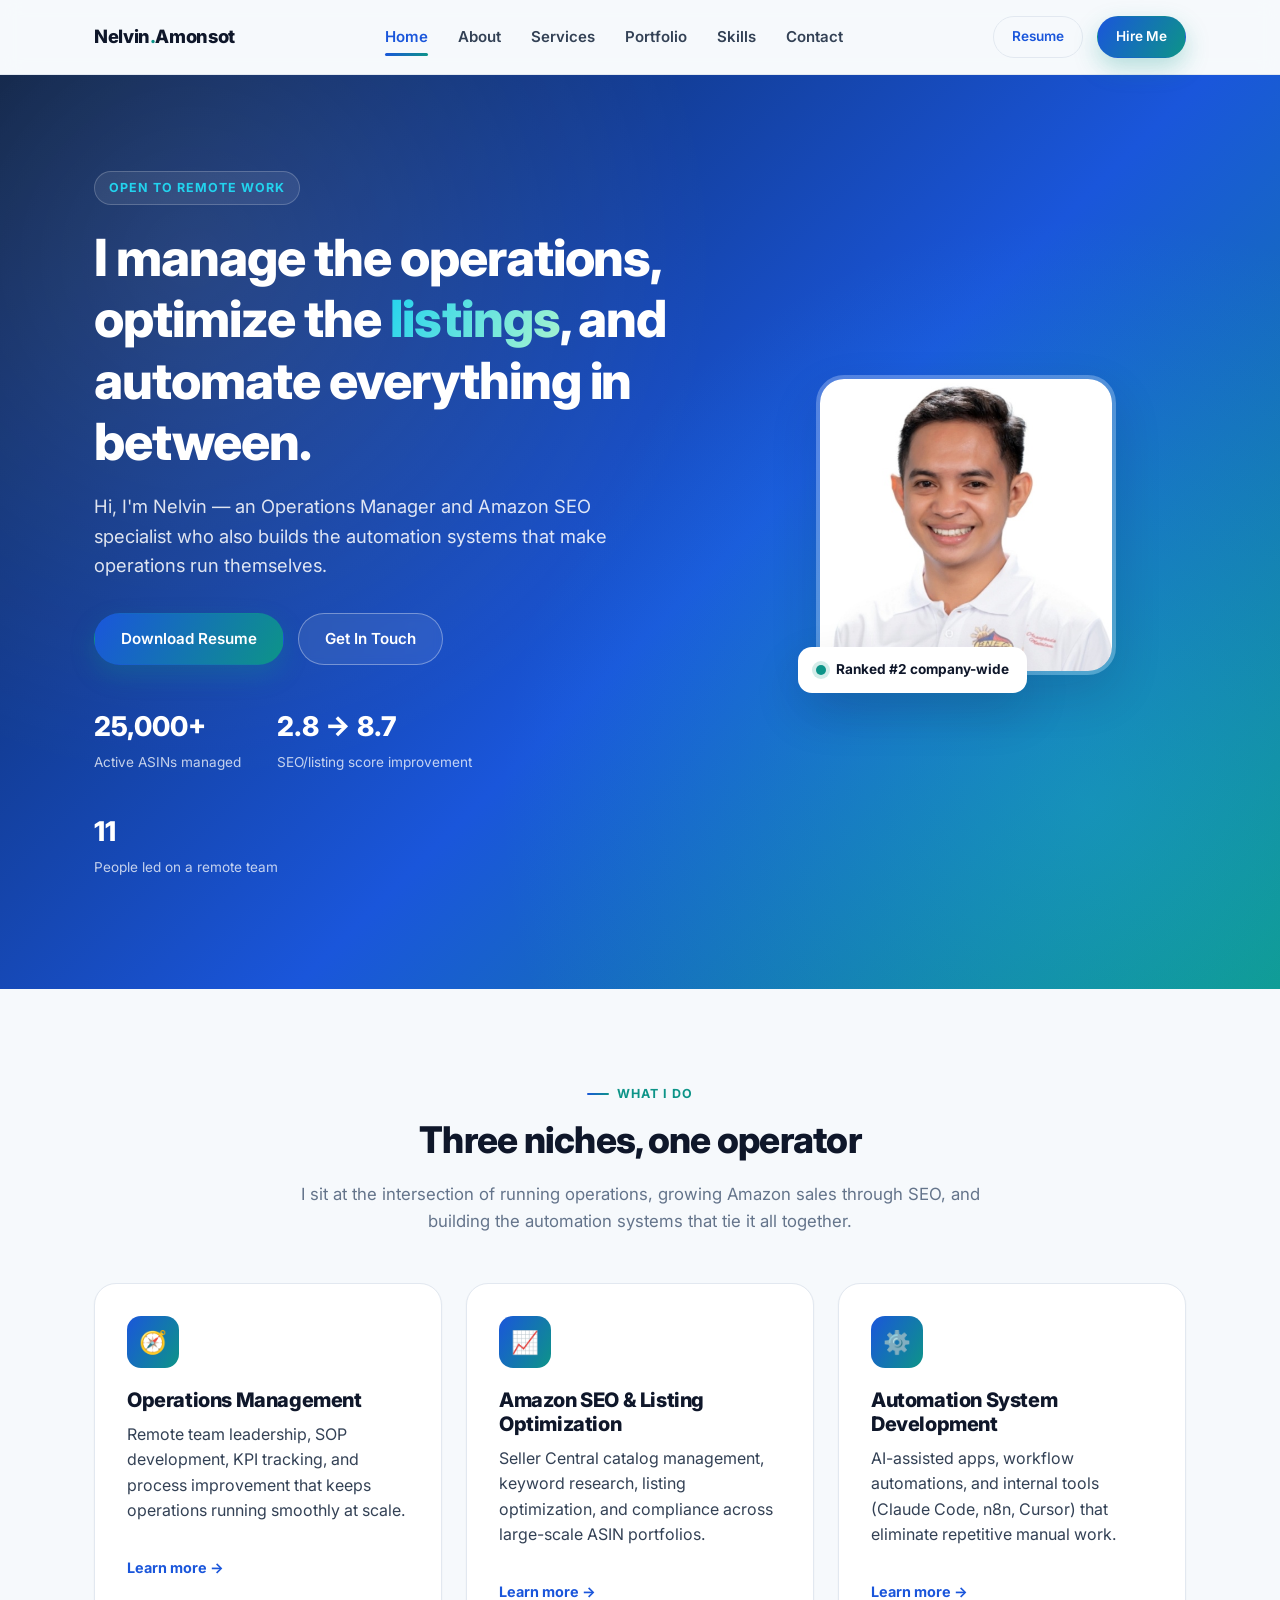
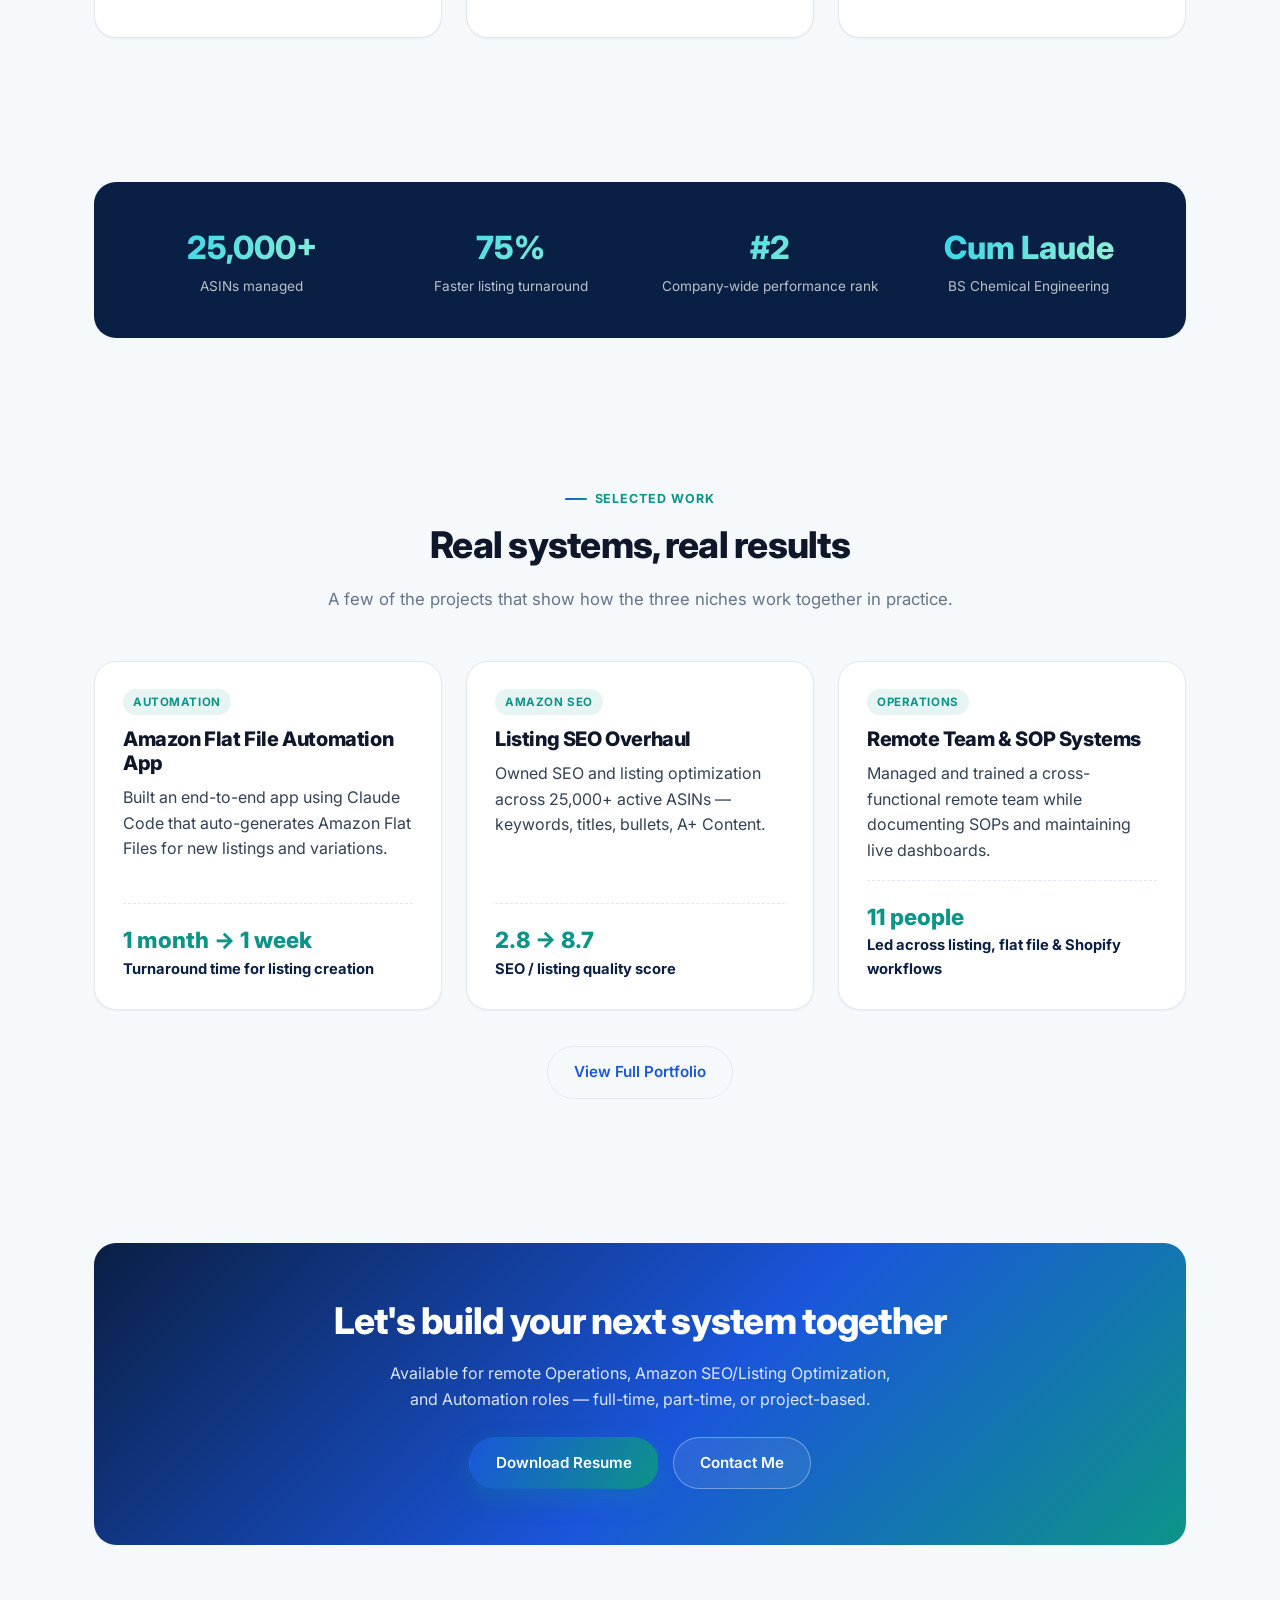
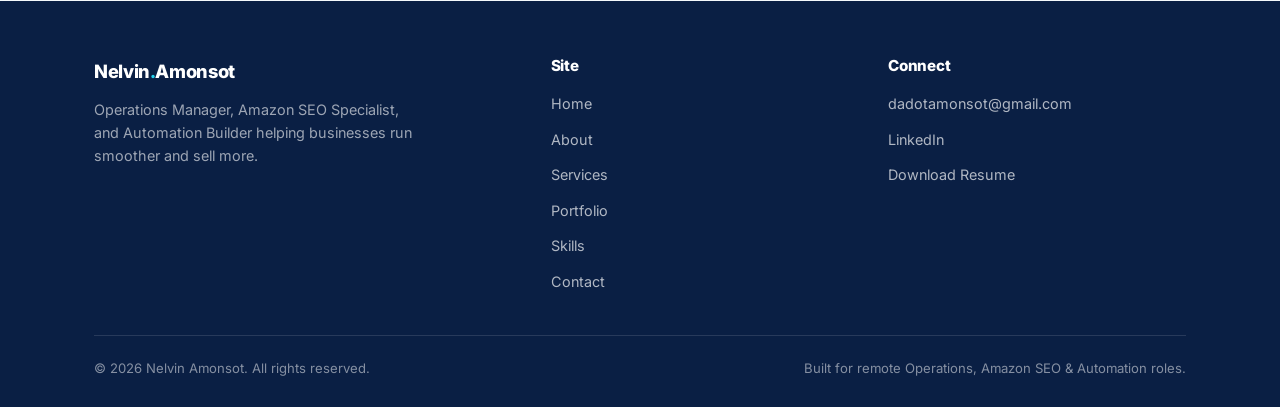
==== index.html @ 91843491 "Initial portfolio site build Multi-page portfolio site for Nelvin Amonsot (Operations Manager, Amazo" ====
<!doctype html>
<html lang="en">
<head>
<meta charset="UTF-8">
<meta name="viewport" content="width=device-width, initial-scale=1.0">
<title>Nelvin Amonsot — Operations Manager &amp; Amazon SEO / Automation Specialist</title>
<meta name="description" content="Nelvin Amonsot — Operations Manager, Amazon SEO &amp; Listing Optimization Specialist, and Automation System Developer. Available for remote roles.">
<link rel="preconnect" href="https://fonts.googleapis.com">
<link rel="preconnect" href="https://fonts.gstatic.com" crossorigin>
<link href="https://fonts.googleapis.com/css2?family=Inter:wght@400;500;600;700;800&display=swap" rel="stylesheet">
<link rel="stylesheet" href="css/style.css">
</head>
<body>

<header class="navbar">
  <div class="nav-inner">
    <a href="index.html" class="wordmark">Nelvin<span>.</span>Amonsot</a>
    <nav>
      <ul class="nav-links">
        <li><a href="index.html">Home</a></li>
        <li><a href="about.html">About</a></li>
        <li><a href="services.html">Services</a></li>
        <li><a href="portfolio.html">Portfolio</a></li>
        <li><a href="skills.html">Skills</a></li>
        <li><a href="contact.html">Contact</a></li>
      </ul>
    </nav>
    <div class="nav-cta">
      <a href="assets/Nelvin-Amonsot-Resume.pdf" class="btn btn-outline btn-sm" download>Resume</a>
      <a href="contact.html" class="btn btn-primary btn-sm">Hire Me</a>
      <button class="nav-toggle" aria-label="Toggle menu"><span></span><span></span><span></span></button>
    </div>
  </div>
</header>

<!-- HERO -->
<section class="hero">
  <div class="container hero-inner">
    <div>
      <span class="hero-eyebrow">Open to remote work</span>
      <h1>I manage the operations, optimize the <span class="accent">listings</span>, and automate everything in between.</h1>
      <p class="hero-sub">Hi, I'm Nelvin — an Operations Manager and Amazon SEO specialist who also builds the automation systems that make operations run themselves.</p>
      <div class="hero-actions">
        <a href="assets/Nelvin-Amonsot-Resume.pdf" class="btn btn-primary" download>Download Resume</a>
        <a href="contact.html" class="btn btn-ghost">Get In Touch</a>
      </div>
      <div class="hero-stats">
        <div class="hero-stat"><strong>25,000+</strong><span>Active ASINs managed</span></div>
        <div class="hero-stat"><strong>2.8 → 8.7</strong><span>SEO/listing score improvement</span></div>
        <div class="hero-stat"><strong>11</strong><span>People led on a remote team</span></div>
      </div>
    </div>
    <div class="hero-photo-wrap">
      <img src="assets/nelvin-headshot.jpg" alt="Nelvin Amonsot" class="hero-photo">
      <div class="hero-badge"><span class="dot"></span> Ranked #2 company-wide</div>
    </div>
  </div>
</section>

<!-- PILLARS -->
<section>
  <div class="container">
    <div class="section-head center reveal">
      <span class="eyebrow">What I Do</span>
      <h2>Three niches, one operator</h2>
      <p>I sit at the intersection of running operations, growing Amazon sales through SEO, and building the automation systems that tie it all together.</p>
    </div>
    <div class="pillars-grid">
      <div class="card reveal">
        <div class="card-icon">🧭</div>
        <h3>Operations Management</h3>
        <p>Remote team leadership, SOP development, KPI tracking, and process improvement that keeps operations running smoothly at scale.</p>
        <a href="services.html" class="card-link">Learn more →</a>
      </div>
      <div class="card reveal">
        <div class="card-icon">📈</div>
        <h3>Amazon SEO &amp; Listing Optimization</h3>
        <p>Seller Central catalog management, keyword research, listing optimization, and compliance across large-scale ASIN portfolios.</p>
        <a href="services.html" class="card-link">Learn more →</a>
      </div>
      <div class="card reveal">
        <div class="card-icon">⚙️</div>
        <h3>Automation System Development</h3>
        <p>AI-assisted apps, workflow automations, and internal tools (Claude Code, n8n, Cursor) that eliminate repetitive manual work.</p>
        <a href="services.html" class="card-link">Learn more →</a>
      </div>
    </div>
  </div>
</section>

<!-- STATS STRIP -->
<section class="tight">
  <div class="container">
    <div class="stats-strip reveal">
      <div class="stat"><strong>25,000+</strong><span>ASINs managed</span></div>
      <div class="stat"><strong>75%</strong><span>Faster listing turnaround</span></div>
      <div class="stat"><strong>#2</strong><span>Company-wide performance rank</span></div>
      <div class="stat"><strong>Cum Laude</strong><span>BS Chemical Engineering</span></div>
    </div>
  </div>
</section>

<!-- FEATURED CASE STUDIES -->
<section>
  <div class="container">
    <div class="section-head center reveal">
      <span class="eyebrow">Selected Work</span>
      <h2>Real systems, real results</h2>
      <p>A few of the projects that show how the three niches work together in practice.</p>
    </div>
    <div class="case-grid">
      <div class="case-card reveal">
        <div class="case-card-top">
          <span class="case-tag">Automation</span>
          <h3>Amazon Flat File Automation App</h3>
        </div>
        <div class="case-card-body">
          <p>Built an end-to-end app using Claude Code that auto-generates Amazon Flat Files for new listings and variations.</p>
          <div class="case-result"><span class="num">1 month → 1 week</span>Turnaround time for listing creation</div>
        </div>
      </div>
      <div class="case-card reveal">
        <div class="case-card-top">
          <span class="case-tag">Amazon SEO</span>
          <h3>Listing SEO Overhaul</h3>
        </div>
        <div class="case-card-body">
          <p>Owned SEO and listing optimization across 25,000+ active ASINs — keywords, titles, bullets, A+ Content.</p>
          <div class="case-result"><span class="num">2.8 → 8.7</span>SEO / listing quality score</div>
        </div>
      </div>
      <div class="case-card reveal">
        <div class="case-card-top">
          <span class="case-tag">Operations</span>
          <h3>Remote Team &amp; SOP Systems</h3>
        </div>
        <div class="case-card-body">
          <p>Managed and trained a cross-functional remote team while documenting SOPs and maintaining live dashboards.</p>
          <div class="case-result"><span class="num">11 people</span>Led across listing, flat file &amp; Shopify workflows</div>
        </div>
      </div>
    </div>
    <div style="text-align:center; margin-top: 36px;">
      <a href="portfolio.html" class="btn btn-outline">View Full Portfolio</a>
    </div>
  </div>
</section>

<!-- CTA BANNER -->
<section class="tight">
  <div class="container">
    <div class="cta-banner reveal">
      <h2>Let's build your next system together</h2>
      <p>Available for remote Operations, Amazon SEO/Listing Optimization, and Automation roles — full-time, part-time, or project-based.</p>
      <div class="cta-actions">
        <a href="assets/Nelvin-Amonsot-Resume.pdf" class="btn btn-primary" download>Download Resume</a>
        <a href="contact.html" class="btn btn-ghost">Contact Me</a>
      </div>
    </div>
  </div>
</section>

<footer>
  <div class="container">
    <div class="footer-inner">
      <div class="footer-brand">
        <div class="wordmark">Nelvin<span style="color:var(--cyan)">.</span>Amonsot</div>
        <p>Operations Manager, Amazon SEO Specialist, and Automation Builder helping businesses run smoother and sell more.</p>
      </div>
      <div class="footer">
        <h4>Site</h4>
        <ul class="footer-links">
          <li><a href="index.html">Home</a></li>
          <li><a href="about.html">About</a></li>
          <li><a href="services.html">Services</a></li>
          <li><a href="portfolio.html">Portfolio</a></li>
          <li><a href="skills.html">Skills</a></li>
          <li><a href="contact.html">Contact</a></li>
        </ul>
      </div>
      <div class="footer">
        <h4>Connect</h4>
        <ul class="footer-links">
          <li><a href="mailto:dadotamonsot@gmail.com">dadotamonsot@gmail.com</a></li>
          <li><a href="https://www.linkedin.com/in/nelvin-amonsot-4b652a217/" target="_blank" rel="noopener">LinkedIn</a></li>
          <li><a href="assets/Nelvin-Amonsot-Resume.pdf" download>Download Resume</a></li>
        </ul>
      </div>
    </div>
    <div class="footer-bottom">
      <span>© 2026 Nelvin Amonsot. All rights reserved.</span>
      <span>Built for remote Operations, Amazon SEO &amp; Automation roles.</span>
    </div>
  </div>
</footer>

<script src="js/script.js"></script>
</body>
</html>
---- css/style.css ----
/* ==========================================================================
   Nelvin Amonsot — Portfolio Site
   Design system: modern tech/SaaS, blue & teal, Inter typeface
   ========================================================================== */

:root {
  /* Colors */
  --navy: #0a1f44;
  --navy-2: #0f2a5c;
  --blue: #1a56db;
  --blue-light: #3b82f6;
  --teal: #0d9488;
  --teal-light: #14b8a6;
  --cyan: #22d3ee;

  --bg: #f6f9fc;
  --bg-alt: #eef3fa;
  --white: #ffffff;
  --ink: #0f172a;
  --slate: #334155;
  --slate-light: #64748b;
  --border: #e2e8f0;

  --gradient-hero: linear-gradient(135deg, var(--navy) 0%, var(--blue) 55%, var(--teal) 100%);
  --gradient-accent: linear-gradient(120deg, var(--blue) 0%, var(--teal) 100%);

  --shadow-sm: 0 1px 2px rgba(15, 23, 42, 0.06);
  --shadow-md: 0 8px 24px rgba(15, 23, 42, 0.08);
  --shadow-lg: 0 20px 48px rgba(15, 23, 42, 0.14);

  --radius-sm: 8px;
  --radius-md: 14px;
  --radius-lg: 22px;

  --max-width: 1140px;
}

* { box-sizing: border-box; }

html { scroll-behavior: smooth; }

body {
  margin: 0;
  font-family: 'Inter', -apple-system, BlinkMacSystemFont, 'Segoe UI', Roboto, sans-serif;
  color: var(--slate);
  background: var(--bg);
  line-height: 1.6;
  -webkit-font-smoothing: antialiased;
}

img { max-width: 100%; display: block; }

a { color: inherit; text-decoration: none; }

h1, h2, h3, h4 {
  color: var(--ink);
  font-weight: 800;
  line-height: 1.2;
  margin: 0 0 0.5em;
  letter-spacing: -0.02em;
}

h1 { font-size: clamp(2.1rem, 4vw, 3.4rem); }
h2 { font-size: clamp(1.6rem, 3vw, 2.3rem); }
h3 { font-size: 1.25rem; }

p { margin: 0 0 1em; }

.container {
  max-width: var(--max-width);
  margin: 0 auto;
  padding: 0 24px;
}

section { padding: 88px 0; }
section.tight { padding: 56px 0; }

.eyebrow {
  display: inline-flex;
  align-items: center;
  gap: 8px;
  font-size: 0.78rem;
  font-weight: 700;
  letter-spacing: 0.08em;
  text-transform: uppercase;
  color: var(--teal);
  margin-bottom: 14px;
}

.eyebrow::before {
  content: '';
  width: 22px;
  height: 2px;
  background: var(--gradient-accent);
  border-radius: 2px;
}

.section-head { max-width: 680px; margin-bottom: 48px; }
.section-head p { color: var(--slate-light); font-size: 1.05rem; }
.section-head.center { margin-left: auto; margin-right: auto; text-align: center; }

/* ---------- Buttons ---------- */
.btn {
  display: inline-flex;
  align-items: center;
  justify-content: center;
  gap: 8px;
  padding: 13px 26px;
  border-radius: 999px;
  font-weight: 600;
  font-size: 0.95rem;
  border: 1px solid transparent;
  cursor: pointer;
  transition: transform 0.18s ease, box-shadow 0.18s ease, background 0.18s ease, color 0.18s ease;
  white-space: nowrap;
}

.btn-primary {
  background: var(--gradient-accent);
  color: #fff;
  box-shadow: 0 10px 24px rgba(13, 148, 136, 0.28);
}
.btn-primary:hover { transform: translateY(-2px); box-shadow: 0 14px 30px rgba(13, 148, 136, 0.36); }

.btn-ghost {
  background: rgba(255, 255, 255, 0.08);
  color: #fff;
  border-color: rgba(255, 255, 255, 0.35);
  backdrop-filter: blur(4px);
}
.btn-ghost:hover { background: rgba(255, 255, 255, 0.18); transform: translateY(-2px); }

.btn-outline {
  background: transparent;
  color: var(--blue);
  border-color: var(--border);
}
.btn-outline:hover { border-color: var(--blue); background: var(--bg-alt); transform: translateY(-2px); }

.btn-sm { padding: 9px 18px; font-size: 0.85rem; }

/* ---------- Navbar ---------- */
.navbar {
  position: sticky;
  top: 0;
  z-index: 100;
  background: rgba(246, 249, 252, 0.85);
  backdrop-filter: blur(10px);
  border-bottom: 1px solid var(--border);
}

.nav-inner {
  max-width: var(--max-width);
  margin: 0 auto;
  padding: 16px 24px;
  display: flex;
  align-items: center;
  justify-content: space-between;
}

.wordmark {
  font-weight: 800;
  font-size: 1.15rem;
  color: var(--ink);
  letter-spacing: -0.02em;
}
.wordmark span { color: var(--teal); }

.nav-links {
  display: flex;
  align-items: center;
  gap: 30px;
  list-style: none;
  margin: 0;
  padding: 0;
}

.nav-links a {
  font-size: 0.94rem;
  font-weight: 600;
  color: var(--slate);
  position: relative;
  padding: 4px 0;
  transition: color 0.15s ease;
}
.nav-links a:hover { color: var(--blue); }
.nav-links a.active { color: var(--blue); }
.nav-links a.active::after {
  content: '';
  position: absolute;
  left: 0; right: 0; bottom: -6px;
  height: 3px;
  border-radius: 2px;
  background: var(--gradient-accent);
}

.nav-cta { display: flex; align-items: center; gap: 14px; }

.nav-toggle {
  display: none;
  flex-direction: column;
  gap: 5px;
  background: none;
  border: none;
  cursor: pointer;
  padding: 6px;
}
.nav-toggle span { width: 24px; height: 2px; background: var(--ink); border-radius: 2px; }

/* ---------- Hero ---------- */
.hero {
  background: var(--gradient-hero);
  color: #fff;
  position: relative;
  overflow: hidden;
  padding: 96px 0 110px;
}
.hero::before {
  content: '';
  position: absolute;
  inset: 0;
  background-image:
    radial-gradient(circle at 15% 20%, rgba(255,255,255,0.10) 0, transparent 40%),
    radial-gradient(circle at 85% 80%, rgba(34,211,238,0.25) 0, transparent 45%);
  pointer-events: none;
}
.hero-inner {
  position: relative;
  display: grid;
  grid-template-columns: 1.15fr 0.85fr;
  gap: 56px;
  align-items: center;
}
.hero-eyebrow {
  display: inline-block;
  font-size: 0.78rem;
  font-weight: 700;
  letter-spacing: 0.08em;
  text-transform: uppercase;
  color: var(--cyan);
  background: rgba(255,255,255,0.08);
  border: 1px solid rgba(255,255,255,0.2);
  padding: 6px 14px;
  border-radius: 999px;
  margin-bottom: 22px;
}
.hero h1 { color: #fff; margin-bottom: 20px; }
.hero h1 .accent { background: linear-gradient(120deg, var(--cyan), #a7f3d0); -webkit-background-clip: text; background-clip: text; color: transparent; }
.hero-sub { font-size: 1.15rem; color: rgba(255,255,255,0.86); max-width: 540px; margin-bottom: 32px; }
.hero-actions { display: flex; gap: 14px; flex-wrap: wrap; margin-bottom: 40px; }

.hero-photo-wrap {
  position: relative;
  justify-self: center;
}
.hero-photo {
  width: 300px;
  height: 300px;
  border-radius: 28px;
  object-fit: cover;
  box-shadow: var(--shadow-lg);
  border: 4px solid rgba(255,255,255,0.25);
}
.hero-badge {
  position: absolute;
  bottom: -18px;
  left: -18px;
  background: #fff;
  color: var(--ink);
  padding: 12px 18px;
  border-radius: var(--radius-md);
  box-shadow: var(--shadow-lg);
  font-size: 0.85rem;
  font-weight: 700;
  display: flex;
  align-items: center;
  gap: 10px;
}
.hero-badge .dot { width: 10px; height: 10px; border-radius: 50%; background: var(--teal); box-shadow: 0 0 0 4px rgba(13,148,136,0.18); }

.hero-stats {
  display: flex;
  gap: 36px;
  flex-wrap: wrap;
}
.hero-stat strong { display: block; font-size: 1.7rem; color: #fff; font-weight: 800; }
.hero-stat span { font-size: 0.85rem; color: rgba(255,255,255,0.75); }

/* ---------- Pillars / cards ---------- */
.pillars-grid, .services-grid {
  display: grid;
  grid-template-columns: repeat(3, 1fr);
  gap: 24px;
}

.card {
  background: #fff;
  border: 1px solid var(--border);
  border-radius: var(--radius-lg);
  padding: 32px;
  box-shadow: var(--shadow-sm);
  transition: transform 0.2s ease, box-shadow 0.2s ease, border-color 0.2s ease;
}
.card:hover { transform: translateY(-4px); box-shadow: var(--shadow-md); border-color: transparent; }

.card-icon {
  width: 52px;
  height: 52px;
  border-radius: 14px;
  display: flex;
  align-items: center;
  justify-content: center;
  background: var(--gradient-accent);
  color: #fff;
  margin-bottom: 20px;
  font-size: 1.4rem;
}

.card ul { margin: 14px 0 0; padding-left: 20px; color: var(--slate-light); font-size: 0.94rem; }
.card ul li { margin-bottom: 6px; }

.card-link { display: inline-flex; align-items: center; gap: 6px; margin-top: 16px; font-weight: 700; color: var(--blue); font-size: 0.9rem; }
.card-link:hover { color: var(--teal); }

/* ---------- Stats strip ---------- */
.stats-strip {
  background: var(--navy);
  color: #fff;
  border-radius: var(--radius-lg);
  padding: 40px;
  display: grid;
  grid-template-columns: repeat(4, 1fr);
  gap: 24px;
  text-align: center;
}
.stats-strip .stat strong { display: block; font-size: 2rem; font-weight: 800; background: linear-gradient(120deg, var(--cyan), #a7f3d0); -webkit-background-clip: text; background-clip: text; color: transparent; }
.stats-strip .stat span { font-size: 0.85rem; color: rgba(255,255,255,0.72); }

/* ---------- Case study cards ---------- */
.case-grid { display: grid; grid-template-columns: repeat(3, 1fr); gap: 24px; }
.case-card {
  background: #fff;
  border: 1px solid var(--border);
  border-radius: var(--radius-lg);
  overflow: hidden;
  box-shadow: var(--shadow-sm);
  transition: transform 0.2s ease, box-shadow 0.2s ease;
  display: flex;
  flex-direction: column;
}
.case-card:hover { transform: translateY(-4px); box-shadow: var(--shadow-md); }
.case-card-top { padding: 26px 28px 0; }
.case-tag {
  display: inline-block;
  font-size: 0.72rem;
  font-weight: 700;
  letter-spacing: 0.05em;
  text-transform: uppercase;
  color: var(--teal);
  background: rgba(13,148,136,0.1);
  padding: 4px 10px;
  border-radius: 999px;
  margin-bottom: 12px;
}
.case-card-body { padding: 0 28px 28px; flex: 1; display: flex; flex-direction: column; }
.case-result {
  margin-top: auto;
  padding-top: 18px;
  border-top: 1px dashed var(--border);
  font-size: 0.92rem;
  font-weight: 700;
  color: var(--navy);
}
.case-result .num { color: var(--teal); font-size: 1.4rem; font-weight: 800; display: block; }

/* ---------- Recognition ---------- */
.recognition {
  background: var(--gradient-accent);
  border-radius: var(--radius-lg);
  padding: 44px;
  color: #fff;
  display: grid;
  grid-template-columns: 1fr 1fr;
  gap: 40px;
  align-items: center;
}
.recognition h2 { color: #fff; }
.recognition p { color: rgba(255,255,255,0.9); }
.recognition-list { list-style: none; margin: 0; padding: 0; display: flex; flex-direction: column; gap: 14px; }
.recognition-list li {
  background: rgba(255,255,255,0.12);
  border: 1px solid rgba(255,255,255,0.25);
  border-radius: var(--radius-md);
  padding: 14px 18px;
  font-size: 0.95rem;
  font-weight: 600;
  display: flex;
  gap: 12px;
  align-items: flex-start;
}
.recognition-list li .ico { font-size: 1.1rem; }

/* ---------- Timeline / experience ---------- */
.timeline { position: relative; padding-left: 28px; }
.timeline::before { content: ''; position: absolute; left: 8px; top: 6px; bottom: 6px; width: 2px; background: var(--border); }
.timeline-item { position: relative; padding-bottom: 34px; }
.timeline-item:last-child { padding-bottom: 0; }
.timeline-item::before {
  content: '';
  position: absolute;
  left: -28px;
  top: 4px;
  width: 14px; height: 14px;
  border-radius: 50%;
  background: var(--gradient-accent);
  border: 3px solid var(--bg);
  box-shadow: 0 0 0 2px var(--teal);
}
.timeline-date { font-size: 0.82rem; font-weight: 700; color: var(--teal); text-transform: uppercase; letter-spacing: 0.04em; }
.timeline-item h3 { margin: 4px 0 2px; }
.timeline-org { color: var(--slate-light); font-size: 0.9rem; margin-bottom: 8px; }

/* ---------- Skills ---------- */
.skills-grid { display: grid; grid-template-columns: repeat(2, 1fr); gap: 22px; }
.skill-group {
  background: #fff;
  border: 1px solid var(--border);
  border-radius: var(--radius-lg);
  padding: 28px;
}
.skill-group h3 { display: flex; align-items: center; gap: 10px; }
.skill-group h3 .dot { width: 10px; height: 10px; border-radius: 50%; background: var(--gradient-accent); }
.tag-list { display: flex; flex-wrap: wrap; gap: 8px; margin-top: 14px; }
.tag {
  background: var(--bg-alt);
  border: 1px solid var(--border);
  color: var(--slate);
  padding: 7px 14px;
  border-radius: 999px;
  font-size: 0.85rem;
  font-weight: 600;
}

/* ---------- Two column layout ---------- */
.split { display: grid; grid-template-columns: 1fr 1fr; gap: 56px; align-items: start; }
.split.reverse { grid-template-columns: 1fr 1fr; }

.about-photo {
  width: 100%;
  border-radius: var(--radius-lg);
  box-shadow: var(--shadow-md);
}

.competency-grid { display: grid; grid-template-columns: repeat(2, 1fr); gap: 12px; margin-top: 18px; }
.competency-grid div {
  background: #fff;
  border: 1px solid var(--border);
  border-radius: var(--radius-sm);
  padding: 12px 16px;
  font-size: 0.9rem;
  font-weight: 600;
  display: flex;
  align-items: center;
  gap: 10px;
}
.competency-grid div::before { content: '✓'; color: var(--teal); font-weight: 800; }

/* ---------- Testimonial / references ---------- */
.ref-grid { display: grid; grid-template-columns: repeat(2, 1fr); gap: 24px; }
.ref-card {
  background: #fff;
  border: 1px solid var(--border);
  border-radius: var(--radius-lg);
  padding: 26px;
}
.ref-card .initials {
  width: 46px; height: 46px;
  border-radius: 50%;
  background: var(--gradient-accent);
  color: #fff;
  display: flex; align-items: center; justify-content: center;
  font-weight: 700;
  margin-bottom: 14px;
}

/* ---------- CTA banner ---------- */
.cta-banner {
  background: var(--gradient-hero);
  border-radius: var(--radius-lg);
  padding: 56px;
  text-align: center;
  color: #fff;
  position: relative;
  overflow: hidden;
}
.cta-banner h2 { color: #fff; }
.cta-banner p { color: rgba(255,255,255,0.85); max-width: 520px; margin-left: auto; margin-right: auto; }
.cta-actions { display: flex; gap: 14px; justify-content: center; flex-wrap: wrap; margin-top: 24px; }

/* ---------- Contact page ---------- */
.contact-grid { display: grid; grid-template-columns: 1fr 1fr; gap: 40px; }
.contact-card {
  background: #fff;
  border: 1px solid var(--border);
  border-radius: var(--radius-lg);
  padding: 32px;
  display: flex;
  align-items: center;
  gap: 18px;
  transition: transform 0.2s ease, box-shadow 0.2s ease;
}
.contact-card:hover { transform: translateY(-4px); box-shadow: var(--shadow-md); }
.contact-icon {
  width: 50px; height: 50px;
  border-radius: 14px;
  background: var(--gradient-accent);
  color: #fff;
  display: flex; align-items: center; justify-content: center;
  font-size: 1.3rem;
  flex-shrink: 0;
}
.contact-card h3 { margin-bottom: 2px; }
.contact-card p { margin: 0; color: var(--slate-light); font-size: 0.9rem; }

/* ---------- Footer ---------- */
footer {
  background: var(--navy);
  color: rgba(255,255,255,0.75);
  padding: 56px 0 28px;
}
.footer-inner { display: grid; grid-template-columns: 1.4fr 1fr 1fr; gap: 40px; margin-bottom: 40px; }
.footer-brand .wordmark { color: #fff; }
.footer-brand p { color: rgba(255,255,255,0.6); max-width: 320px; margin-top: 12px; font-size: 0.9rem; }
.footer h4 { color: #fff; font-size: 0.95rem; margin-bottom: 16px; }
.footer-links { list-style: none; padding: 0; margin: 0; display: flex; flex-direction: column; gap: 10px; }
.footer-links a { font-size: 0.9rem; color: rgba(255,255,255,0.68); transition: color 0.15s ease; }
.footer-links a:hover { color: var(--cyan); }
.footer-bottom {
  border-top: 1px solid rgba(255,255,255,0.12);
  padding-top: 22px;
  display: flex;
  justify-content: space-between;
  flex-wrap: wrap;
  gap: 12px;
  font-size: 0.82rem;
  color: rgba(255,255,255,0.5);
}

/* ---------- Page hero (inner pages) ---------- */
.page-hero {
  background: var(--gradient-hero);
  color: #fff;
  padding: 72px 0 64px;
  text-align: center;
}
.page-hero h1 { color: #fff; margin-bottom: 12px; }
.page-hero p { color: rgba(255,255,255,0.85); max-width: 600px; margin: 0 auto; font-size: 1.05rem; }

/* ---------- Reveal animation ---------- */
.reveal { opacity: 0; transform: translateY(18px); transition: opacity 0.6s ease, transform 0.6s ease; }
.reveal.in { opacity: 1; transform: translateY(0); }

/* ---------- Responsive ---------- */
@media (max-width: 960px) {
  .hero-inner { grid-template-columns: 1fr; text-align: center; }
  .hero-actions { justify-content: center; }
  .hero-stats { justify-content: center; }
  .hero-photo-wrap { justify-self: center; margin-top: 12px; }
  .pillars-grid, .services-grid, .case-grid { grid-template-columns: 1fr; }
  .stats-strip { grid-template-columns: repeat(2, 1fr); }
  .split, .split.reverse { grid-template-columns: 1fr; }
  .skills-grid { grid-template-columns: 1fr; }
  .competency-grid { grid-template-columns: 1fr; }
  .ref-grid { grid-template-columns: 1fr; }
  .contact-grid { grid-template-columns: 1fr; }
  .recognition { grid-template-columns: 1fr; }
  .footer-inner { grid-template-columns: 1fr; }
}

@media (max-width: 760px) {
  .nav-links { display: none; }
  .nav-toggle { display: flex; }
  .nav-links.mobile-open {
    display: flex;
    flex-direction: column;
    position: absolute;
    top: 100%;
    left: 0; right: 0;
    background: #fff;
    padding: 20px 24px;
    border-bottom: 1px solid var(--border);
    box-shadow: var(--shadow-md);
    gap: 16px;
  }
  section { padding: 60px 0; }
  .stats-strip { grid-template-columns: 1fr 1fr; padding: 28px; }
}
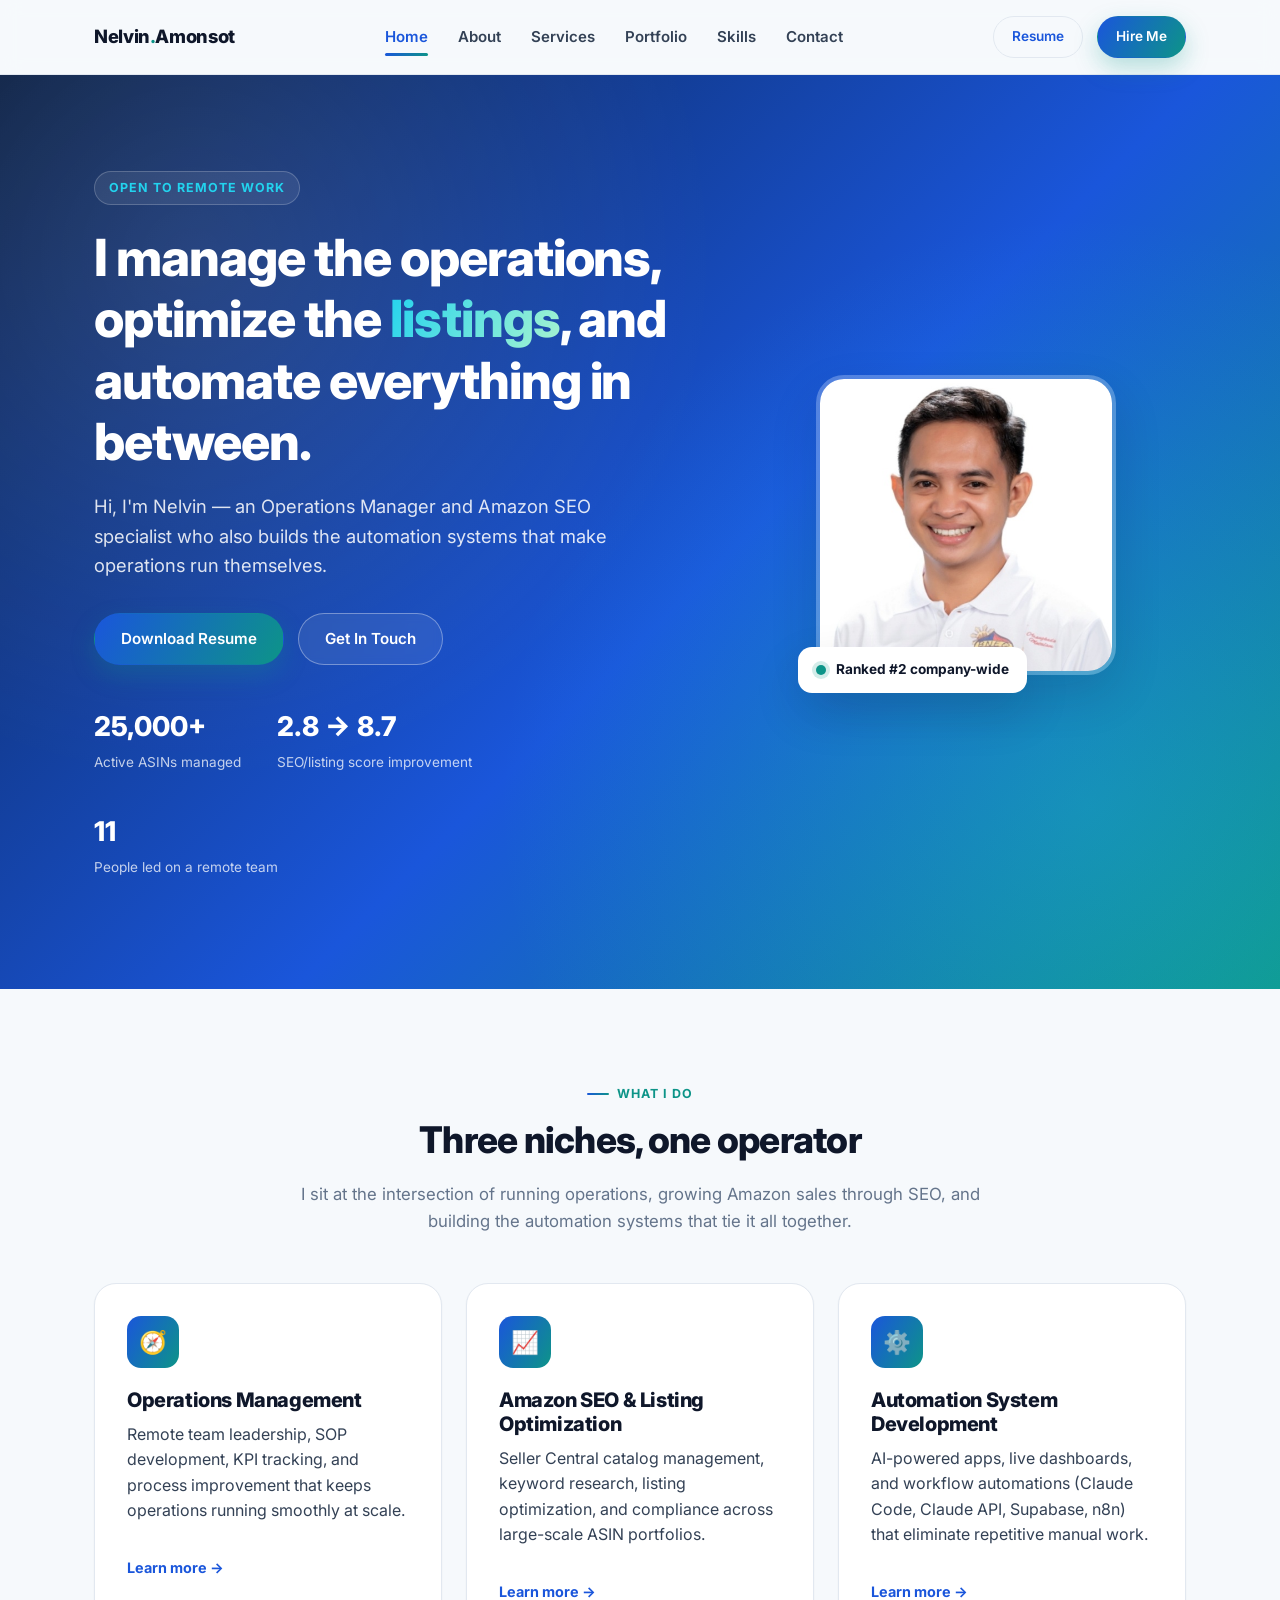
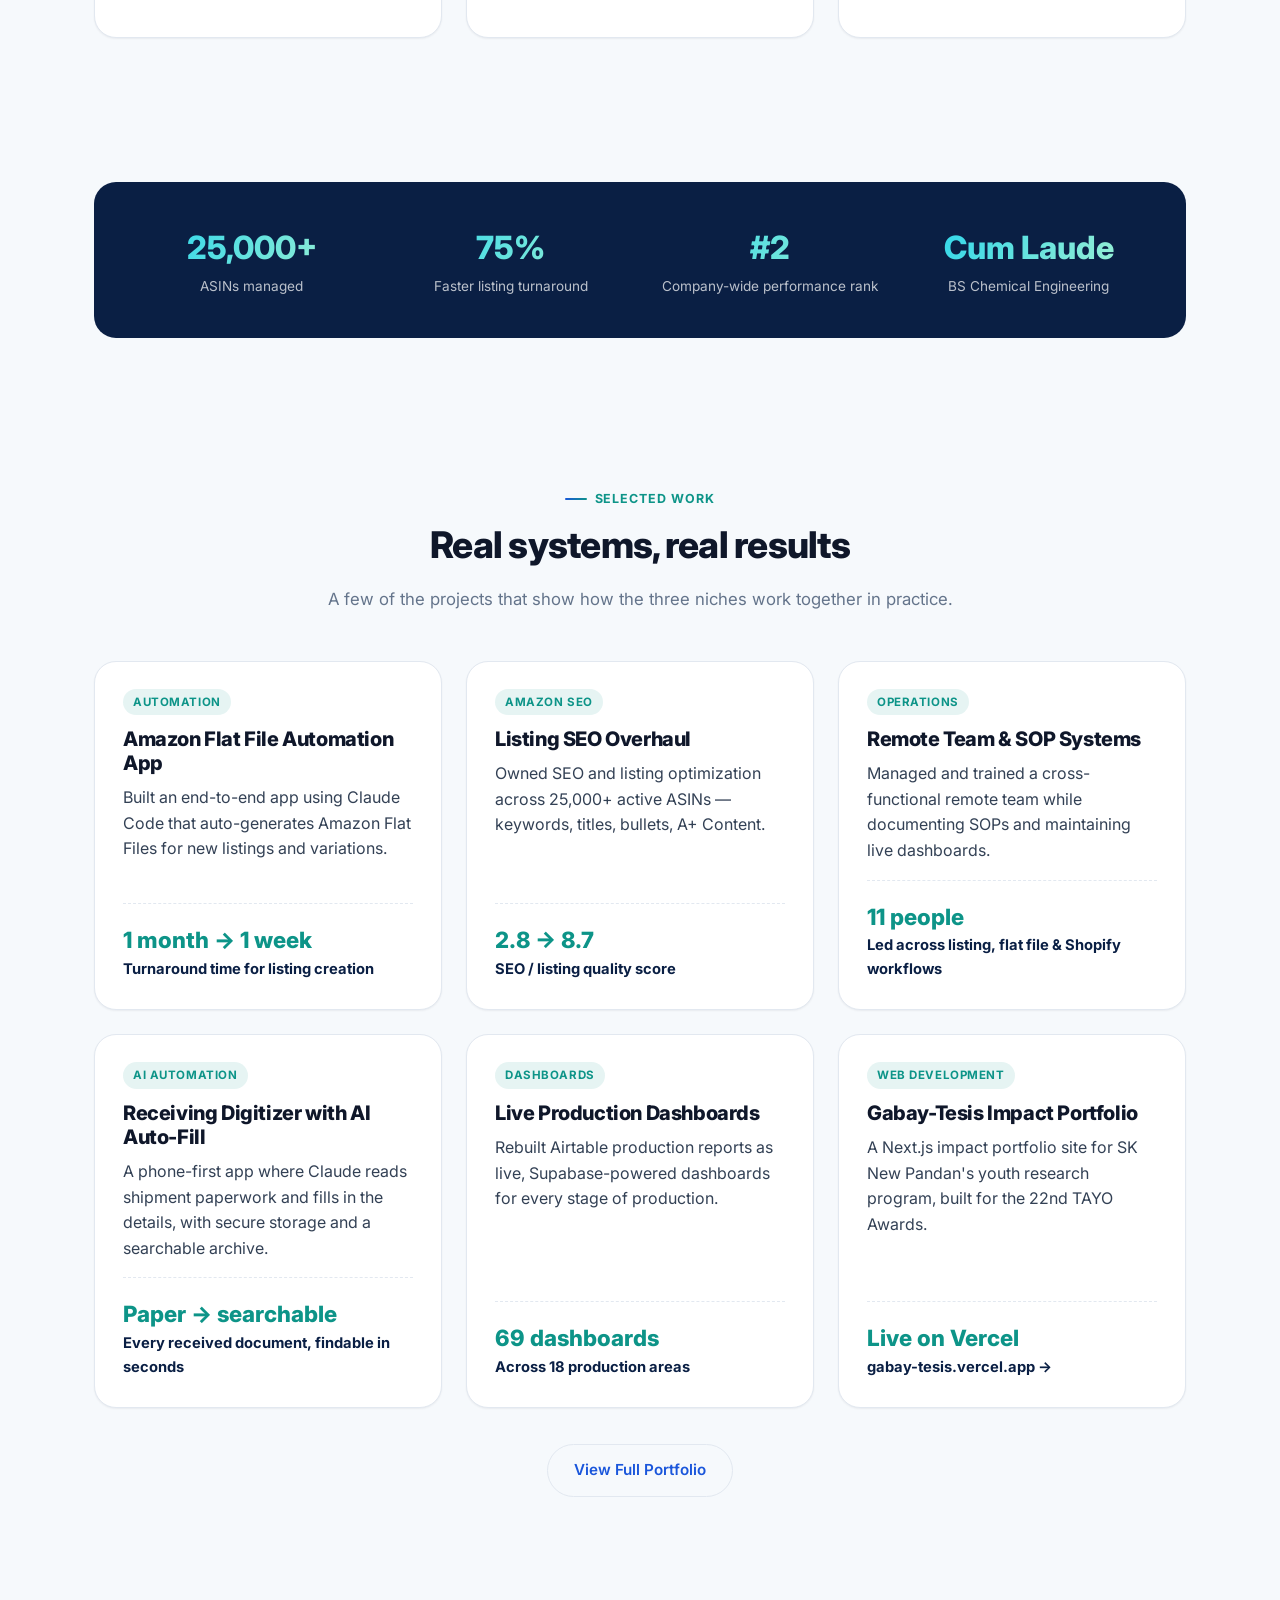
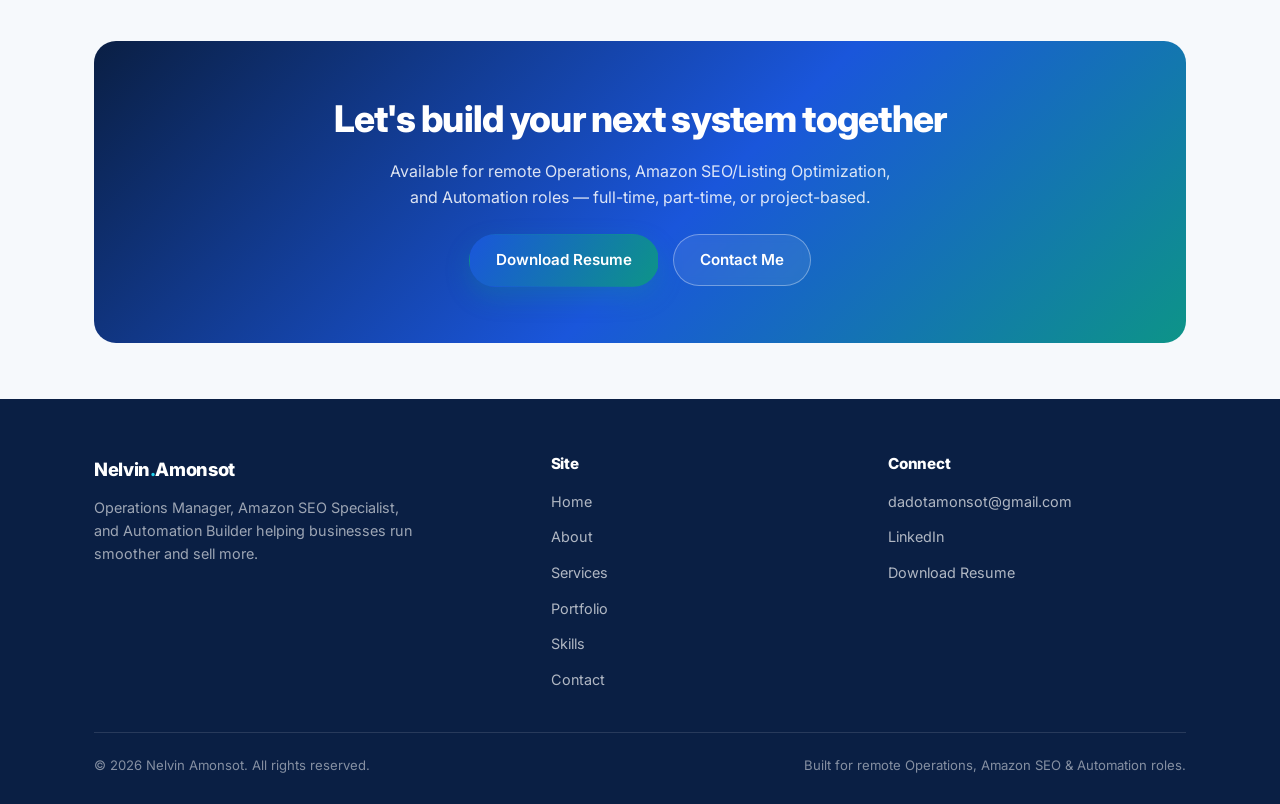
==== commit 67fcbc79: "Add AI, Claude and web-dev projects and skills New case studies: Receiving Digitizer with AI auto-fi" ====
--- a/index.html
+++ b/index.html
@@ -81,7 +81,7 @@
       <div class="card reveal">
         <div class="card-icon">⚙️</div>
         <h3>Automation System Development</h3>
-        <p>AI-assisted apps, workflow automations, and internal tools (Claude Code, n8n, Cursor) that eliminate repetitive manual work.</p>
+        <p>AI-powered apps, live dashboards, and workflow automations (Claude Code, Claude API, Supabase, n8n) that eliminate repetitive manual work.</p>
         <a href="services.html" class="card-link">Learn more →</a>
       </div>
     </div>
@@ -137,6 +137,36 @@
         <div class="case-card-body">
           <p>Managed and trained a cross-functional remote team while documenting SOPs and maintaining live dashboards.</p>
           <div class="case-result"><span class="num">11 people</span>Led across listing, flat file &amp; Shopify workflows</div>
+        </div>
+      </div>
+      <div class="case-card reveal">
+        <div class="case-card-top">
+          <span class="case-tag">AI Automation</span>
+          <h3>Receiving Digitizer with AI Auto-Fill</h3>
+        </div>
+        <div class="case-card-body">
+          <p>A phone-first app where Claude reads shipment paperwork and fills in the details, with secure storage and a searchable archive.</p>
+          <div class="case-result"><span class="num">Paper → searchable</span>Every received document, findable in seconds</div>
+        </div>
+      </div>
+      <div class="case-card reveal">
+        <div class="case-card-top">
+          <span class="case-tag">Dashboards</span>
+          <h3>Live Production Dashboards</h3>
+        </div>
+        <div class="case-card-body">
+          <p>Rebuilt Airtable production reports as live, Supabase-powered dashboards for every stage of production.</p>
+          <div class="case-result"><span class="num">69 dashboards</span>Across 18 production areas</div>
+        </div>
+      </div>
+      <div class="case-card reveal">
+        <div class="case-card-top">
+          <span class="case-tag">Web Development</span>
+          <h3>Gabay-Tesis Impact Portfolio</h3>
+        </div>
+        <div class="case-card-body">
+          <p>A Next.js impact portfolio site for SK New Pandan's youth research program, built for the 22nd TAYO Awards.</p>
+          <div class="case-result"><span class="num">Live on Vercel</span><a href="https://gabay-tesis.vercel.app/" target="_blank" rel="noopener">gabay-tesis.vercel.app →</a></div>
         </div>
       </div>
     </div>
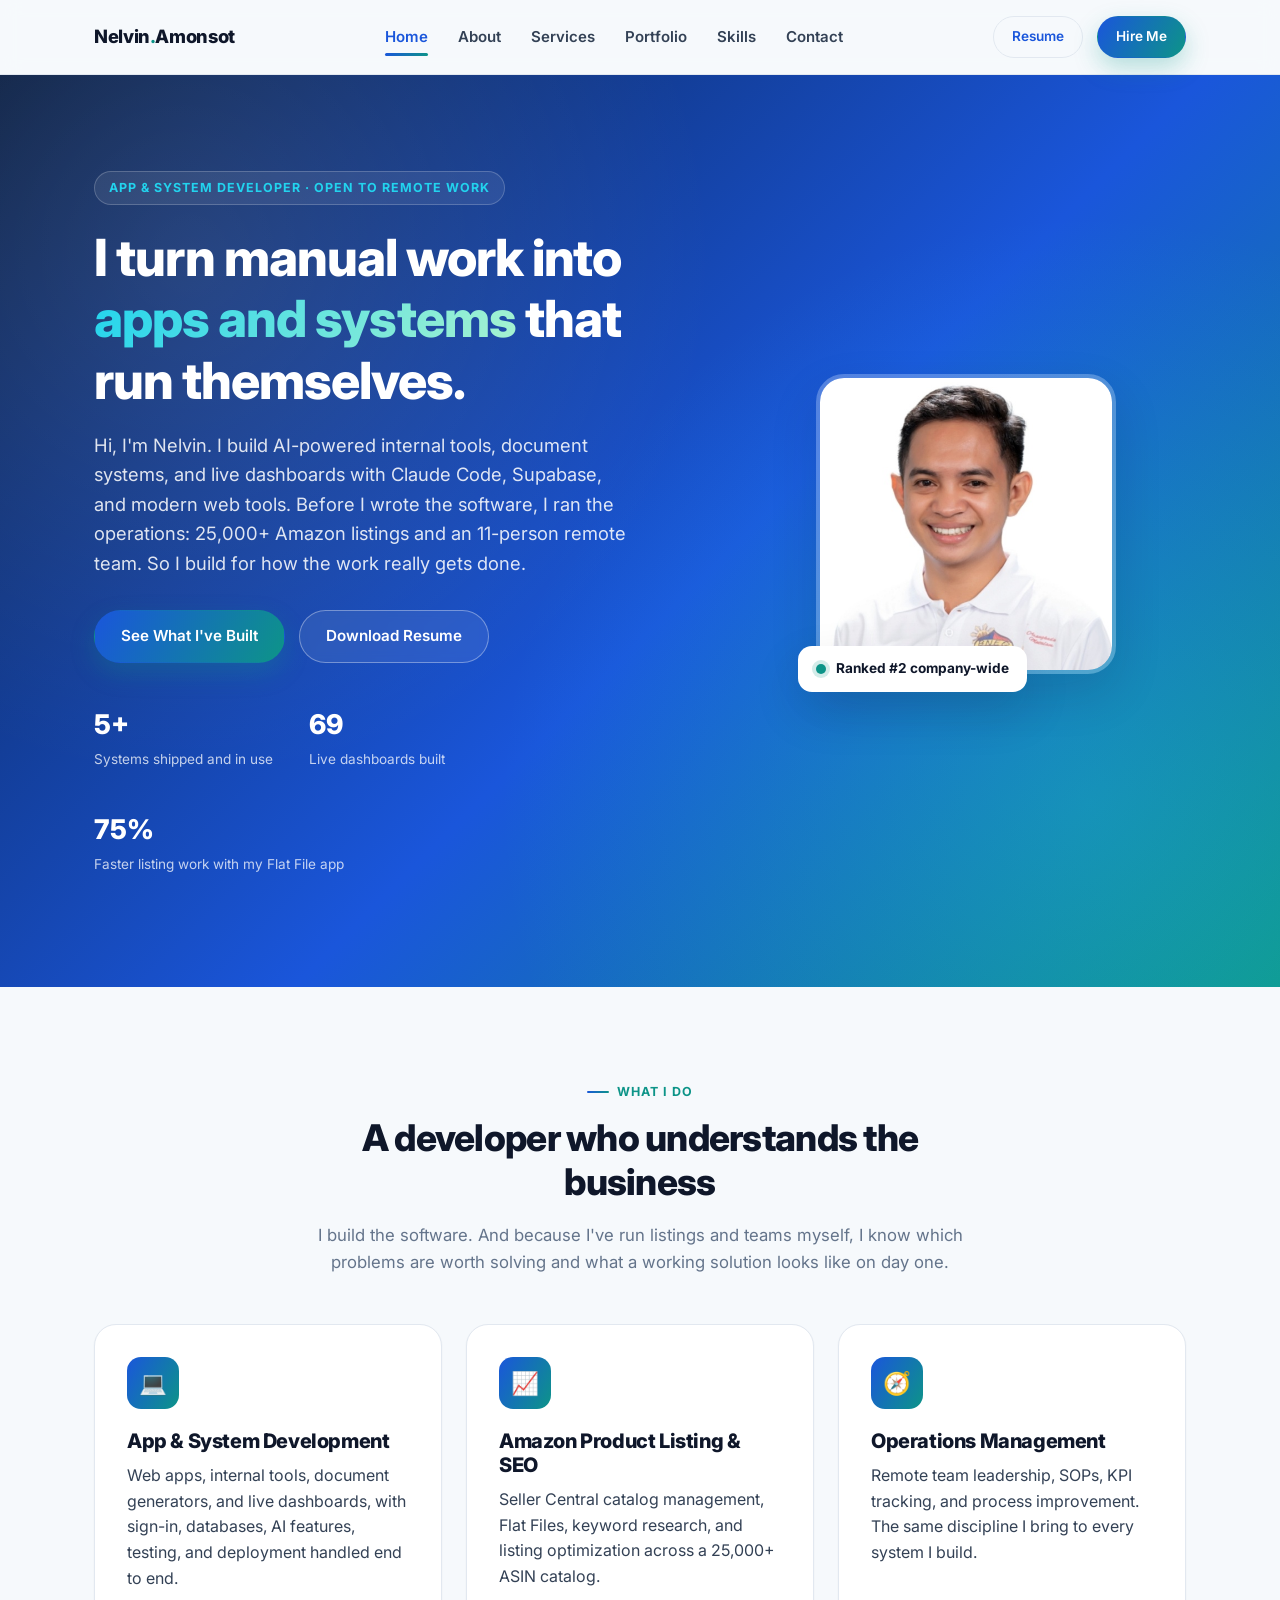
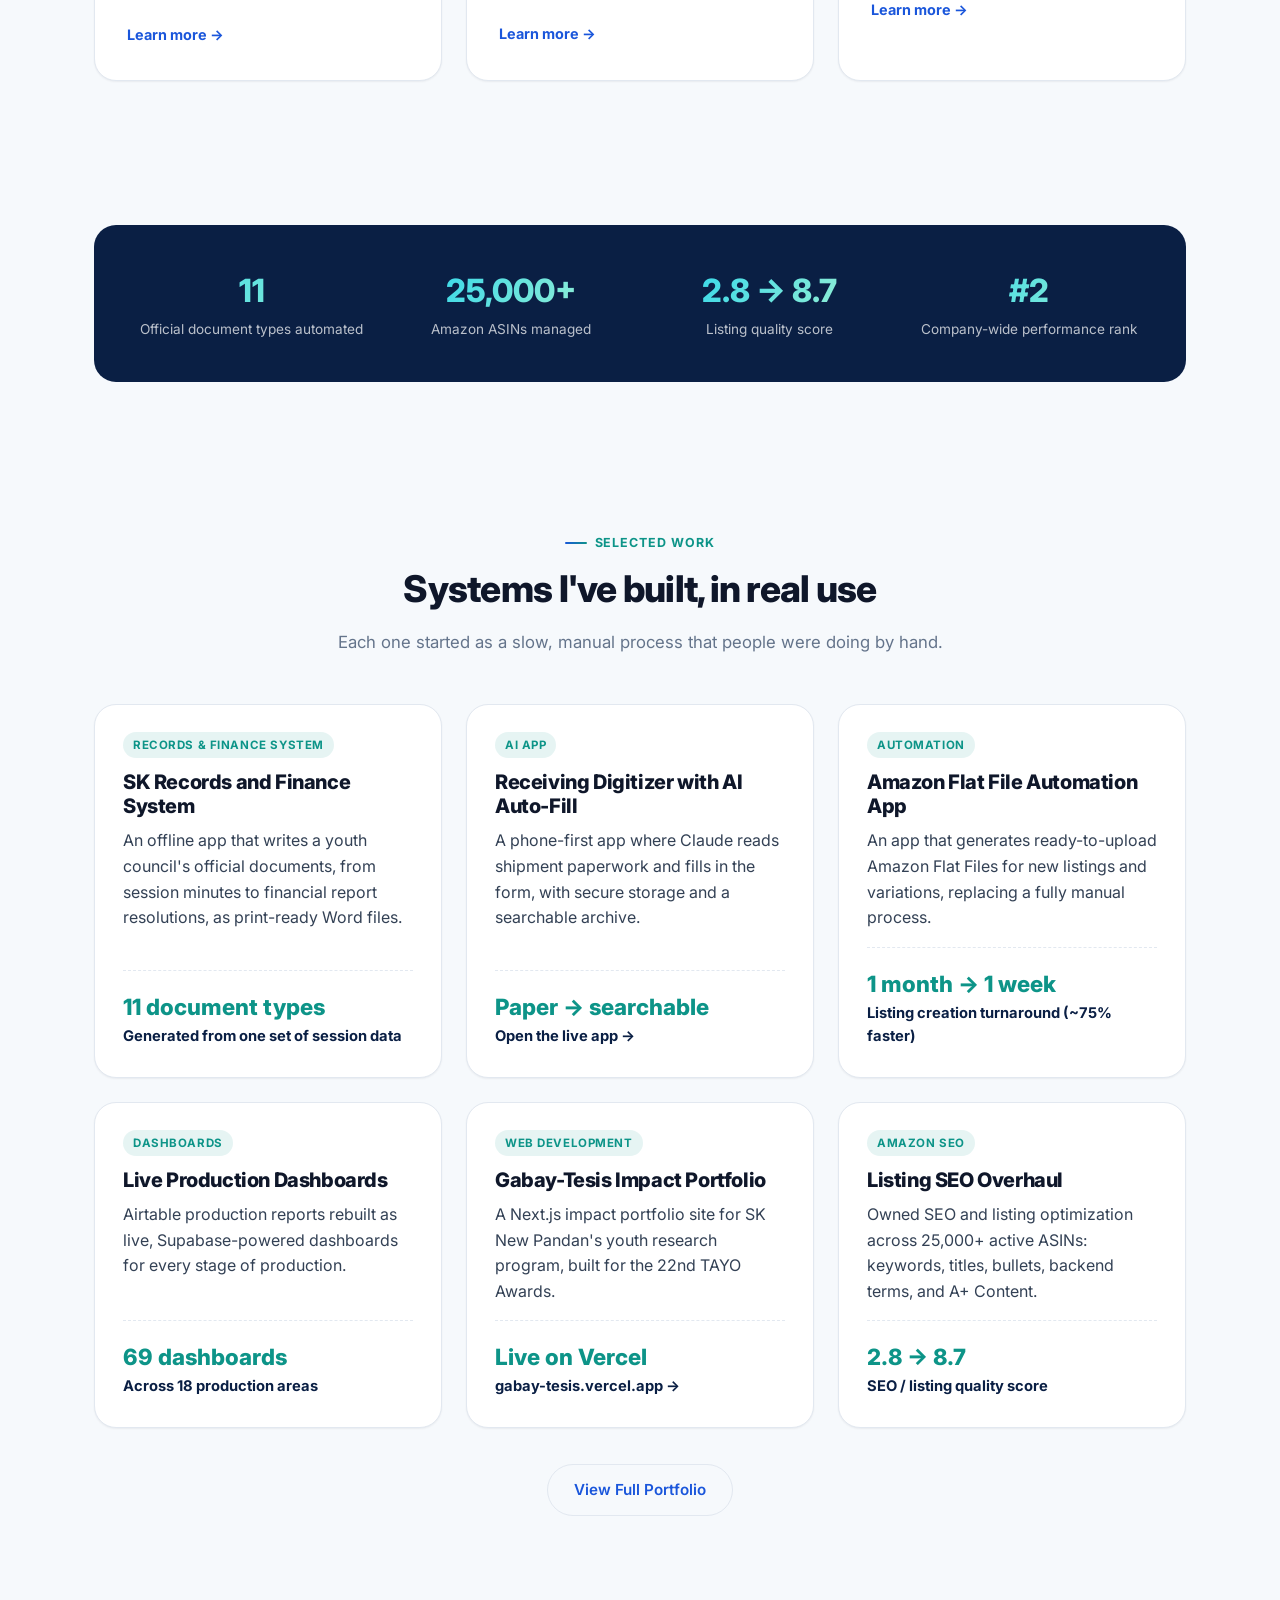
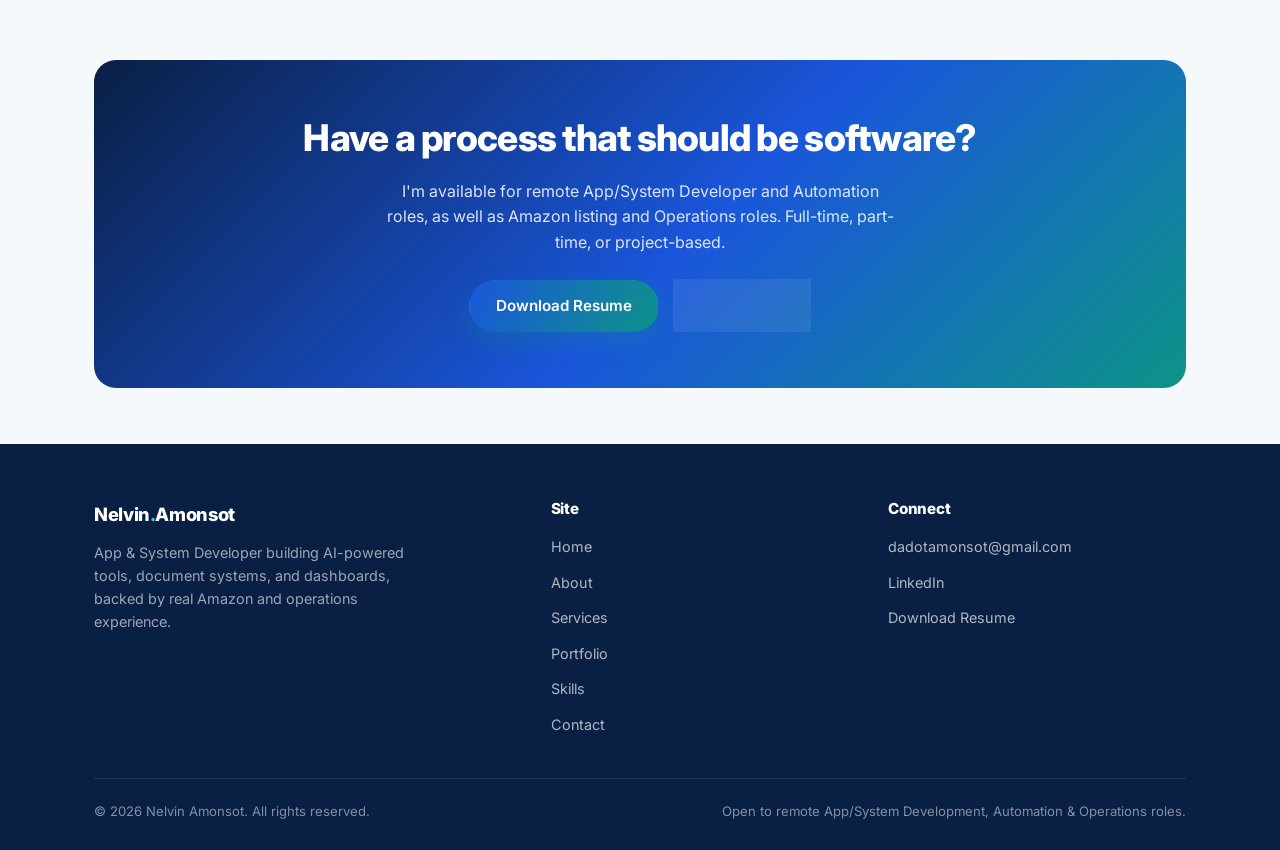
==== commit c69d96dc: "Reposition portfolio as App & System Developer Lead with the systems built (SK Records and Finance S" ====
--- a/index.html
+++ b/index.html
@@ -3,8 +3,8 @@
 <head>
 <meta charset="UTF-8">
 <meta name="viewport" content="width=device-width, initial-scale=1.0">
-<title>Nelvin Amonsot — Operations Manager &amp; Amazon SEO / Automation Specialist</title>
-<meta name="description" content="Nelvin Amonsot — Operations Manager, Amazon SEO &amp; Listing Optimization Specialist, and Automation System Developer. Available for remote roles.">
+<title>Nelvin Amonsot — App &amp; System Developer | AI Automation, Amazon Listings &amp; Operations</title>
+<meta name="description" content="Nelvin Amonsot builds AI-powered apps, internal systems, and live dashboards, with hands-on experience in Amazon product listing and operations management. Open to remote roles.">
 <link rel="preconnect" href="https://fonts.googleapis.com">
 <link rel="preconnect" href="https://fonts.gstatic.com" crossorigin>
 <link href="https://fonts.googleapis.com/css2?family=Inter:wght@400;500;600;700;800&display=swap" rel="stylesheet">
@@ -37,17 +37,17 @@
 <section class="hero">
   <div class="container hero-inner">
     <div>
-      <span class="hero-eyebrow">Open to remote work</span>
-      <h1>I manage the operations, optimize the <span class="accent">listings</span>, and automate everything in between.</h1>
-      <p class="hero-sub">Hi, I'm Nelvin — an Operations Manager and Amazon SEO specialist who also builds the automation systems that make operations run themselves.</p>
+      <span class="hero-eyebrow">App &amp; System Developer · Open to remote work</span>
+      <h1>I turn manual work into <span class="accent">apps and systems</span> that run themselves.</h1>
+      <p class="hero-sub">Hi, I'm Nelvin. I build AI-powered internal tools, document systems, and live dashboards with Claude Code, Supabase, and modern web tools. Before I wrote the software, I ran the operations: 25,000+ Amazon listings and an 11-person remote team. So I build for how the work really gets done.</p>
       <div class="hero-actions">
-        <a href="assets/Nelvin-Amonsot-Resume.pdf" class="btn btn-primary" download>Download Resume</a>
-        <a href="contact.html" class="btn btn-ghost">Get In Touch</a>
+        <a href="portfolio.html" class="btn btn-primary">See What I've Built</a>
+        <a href="assets/Nelvin-Amonsot-Resume.pdf" class="btn btn-ghost" download>Download Resume</a>
       </div>
       <div class="hero-stats">
-        <div class="hero-stat"><strong>25,000+</strong><span>Active ASINs managed</span></div>
-        <div class="hero-stat"><strong>2.8 → 8.7</strong><span>SEO/listing score improvement</span></div>
-        <div class="hero-stat"><strong>11</strong><span>People led on a remote team</span></div>
+        <div class="hero-stat"><strong>5+</strong><span>Systems shipped and in use</span></div>
+        <div class="hero-stat"><strong>69</strong><span>Live dashboards built</span></div>
+        <div class="hero-stat"><strong>75%</strong><span>Faster listing work with my Flat File app</span></div>
       </div>
     </div>
     <div class="hero-photo-wrap">
@@ -62,26 +62,26 @@
   <div class="container">
     <div class="section-head center reveal">
       <span class="eyebrow">What I Do</span>
-      <h2>Three niches, one operator</h2>
-      <p>I sit at the intersection of running operations, growing Amazon sales through SEO, and building the automation systems that tie it all together.</p>
+      <h2>A developer who understands the business</h2>
+      <p>I build the software. And because I've run listings and teams myself, I know which problems are worth solving and what a working solution looks like on day one.</p>
     </div>
     <div class="pillars-grid">
+      <div class="card reveal">
+        <div class="card-icon">💻</div>
+        <h3>App &amp; System Development</h3>
+        <p>Web apps, internal tools, document generators, and live dashboards, with sign-in, databases, AI features, testing, and deployment handled end to end.</p>
+        <a href="services.html" class="card-link">Learn more →</a>
+      </div>
+      <div class="card reveal">
+        <div class="card-icon">📈</div>
+        <h3>Amazon Product Listing &amp; SEO</h3>
+        <p>Seller Central catalog management, Flat Files, keyword research, and listing optimization across a 25,000+ ASIN catalog.</p>
+        <a href="services.html" class="card-link">Learn more →</a>
+      </div>
       <div class="card reveal">
         <div class="card-icon">🧭</div>
         <h3>Operations Management</h3>
-        <p>Remote team leadership, SOP development, KPI tracking, and process improvement that keeps operations running smoothly at scale.</p>
-        <a href="services.html" class="card-link">Learn more →</a>
-      </div>
-      <div class="card reveal">
-        <div class="card-icon">📈</div>
-        <h3>Amazon SEO &amp; Listing Optimization</h3>
-        <p>Seller Central catalog management, keyword research, listing optimization, and compliance across large-scale ASIN portfolios.</p>
-        <a href="services.html" class="card-link">Learn more →</a>
-      </div>
-      <div class="card reveal">
-        <div class="card-icon">⚙️</div>
-        <h3>Automation System Development</h3>
-        <p>AI-powered apps, live dashboards, and workflow automations (Claude Code, Claude API, Supabase, n8n) that eliminate repetitive manual work.</p>
+        <p>Remote team leadership, SOPs, KPI tracking, and process improvement. The same discipline I bring to every system I build.</p>
         <a href="services.html" class="card-link">Learn more →</a>
       </div>
     </div>
@@ -92,10 +92,10 @@
 <section class="tight">
   <div class="container">
     <div class="stats-strip reveal">
-      <div class="stat"><strong>25,000+</strong><span>ASINs managed</span></div>
-      <div class="stat"><strong>75%</strong><span>Faster listing turnaround</span></div>
+      <div class="stat"><strong>11</strong><span>Official document types automated</span></div>
+      <div class="stat"><strong>25,000+</strong><span>Amazon ASINs managed</span></div>
+      <div class="stat"><strong>2.8 → 8.7</strong><span>Listing quality score</span></div>
       <div class="stat"><strong>#2</strong><span>Company-wide performance rank</span></div>
-      <div class="stat"><strong>Cum Laude</strong><span>BS Chemical Engineering</span></div>
     </div>
   </div>
 </section>
@@ -105,18 +105,58 @@
   <div class="container">
     <div class="section-head center reveal">
       <span class="eyebrow">Selected Work</span>
-      <h2>Real systems, real results</h2>
-      <p>A few of the projects that show how the three niches work together in practice.</p>
+      <h2>Systems I've built, in real use</h2>
+      <p>Each one started as a slow, manual process that people were doing by hand.</p>
     </div>
     <div class="case-grid">
+      <div class="case-card reveal">
+        <div class="case-card-top">
+          <span class="case-tag">Records &amp; Finance System</span>
+          <h3>SK Records and Finance System</h3>
+        </div>
+        <div class="case-card-body">
+          <p>An offline app that writes a youth council's official documents, from session minutes to financial report resolutions, as print-ready Word files.</p>
+          <div class="case-result"><span class="num">11 document types</span>Generated from one set of session data</div>
+        </div>
+      </div>
+      <div class="case-card reveal">
+        <div class="case-card-top">
+          <span class="case-tag">AI App</span>
+          <h3>Receiving Digitizer with AI Auto-Fill</h3>
+        </div>
+        <div class="case-card-body">
+          <p>A phone-first app where Claude reads shipment paperwork and fills in the form, with secure storage and a searchable archive.</p>
+          <div class="case-result"><span class="num">Paper → searchable</span><a href="https://v2--rsh-recieving-digitization.netlify.app/" target="_blank" rel="noopener">Open the live app →</a></div>
+        </div>
+      </div>
       <div class="case-card reveal">
         <div class="case-card-top">
           <span class="case-tag">Automation</span>
           <h3>Amazon Flat File Automation App</h3>
         </div>
         <div class="case-card-body">
-          <p>Built an end-to-end app using Claude Code that auto-generates Amazon Flat Files for new listings and variations.</p>
-          <div class="case-result"><span class="num">1 month → 1 week</span>Turnaround time for listing creation</div>
+          <p>An app that generates ready-to-upload Amazon Flat Files for new listings and variations, replacing a fully manual process.</p>
+          <div class="case-result"><span class="num">1 month → 1 week</span>Listing creation turnaround (~75% faster)</div>
+        </div>
+      </div>
+      <div class="case-card reveal">
+        <div class="case-card-top">
+          <span class="case-tag">Dashboards</span>
+          <h3>Live Production Dashboards</h3>
+        </div>
+        <div class="case-card-body">
+          <p>Airtable production reports rebuilt as live, Supabase-powered dashboards for every stage of production.</p>
+          <div class="case-result"><span class="num">69 dashboards</span>Across 18 production areas</div>
+        </div>
+      </div>
+      <div class="case-card reveal">
+        <div class="case-card-top">
+          <span class="case-tag">Web Development</span>
+          <h3>Gabay-Tesis Impact Portfolio</h3>
+        </div>
+        <div class="case-card-body">
+          <p>A Next.js impact portfolio site for SK New Pandan's youth research program, built for the 22nd TAYO Awards.</p>
+          <div class="case-result"><span class="num">Live on Vercel</span><a href="https://gabay-tesis.vercel.app/" target="_blank" rel="noopener">gabay-tesis.vercel.app →</a></div>
         </div>
       </div>
       <div class="case-card reveal">
@@ -125,48 +165,8 @@
           <h3>Listing SEO Overhaul</h3>
         </div>
         <div class="case-card-body">
-          <p>Owned SEO and listing optimization across 25,000+ active ASINs — keywords, titles, bullets, A+ Content.</p>
+          <p>Owned SEO and listing optimization across 25,000+ active ASINs: keywords, titles, bullets, backend terms, and A+ Content.</p>
           <div class="case-result"><span class="num">2.8 → 8.7</span>SEO / listing quality score</div>
-        </div>
-      </div>
-      <div class="case-card reveal">
-        <div class="case-card-top">
-          <span class="case-tag">Operations</span>
-          <h3>Remote Team &amp; SOP Systems</h3>
-        </div>
-        <div class="case-card-body">
-          <p>Managed and trained a cross-functional remote team while documenting SOPs and maintaining live dashboards.</p>
-          <div class="case-result"><span class="num">11 people</span>Led across listing, flat file &amp; Shopify workflows</div>
-        </div>
-      </div>
-      <div class="case-card reveal">
-        <div class="case-card-top">
-          <span class="case-tag">AI Automation</span>
-          <h3>Receiving Digitizer with AI Auto-Fill</h3>
-        </div>
-        <div class="case-card-body">
-          <p>A phone-first app where Claude reads shipment paperwork and fills in the details, with secure storage and a searchable archive.</p>
-          <div class="case-result"><span class="num">Paper → searchable</span>Every received document, findable in seconds</div>
-        </div>
-      </div>
-      <div class="case-card reveal">
-        <div class="case-card-top">
-          <span class="case-tag">Dashboards</span>
-          <h3>Live Production Dashboards</h3>
-        </div>
-        <div class="case-card-body">
-          <p>Rebuilt Airtable production reports as live, Supabase-powered dashboards for every stage of production.</p>
-          <div class="case-result"><span class="num">69 dashboards</span>Across 18 production areas</div>
-        </div>
-      </div>
-      <div class="case-card reveal">
-        <div class="case-card-top">
-          <span class="case-tag">Web Development</span>
-          <h3>Gabay-Tesis Impact Portfolio</h3>
-        </div>
-        <div class="case-card-body">
-          <p>A Next.js impact portfolio site for SK New Pandan's youth research program, built for the 22nd TAYO Awards.</p>
-          <div class="case-result"><span class="num">Live on Vercel</span><a href="https://gabay-tesis.vercel.app/" target="_blank" rel="noopener">gabay-tesis.vercel.app →</a></div>
         </div>
       </div>
     </div>
@@ -180,8 +180,8 @@
 <section class="tight">
   <div class="container">
     <div class="cta-banner reveal">
-      <h2>Let's build your next system together</h2>
-      <p>Available for remote Operations, Amazon SEO/Listing Optimization, and Automation roles — full-time, part-time, or project-based.</p>
+      <h2>Have a process that should be software?</h2>
+      <p>I'm available for remote App/System Developer and Automation roles, as well as Amazon listing and Operations roles. Full-time, part-time, or project-based.</p>
       <div class="cta-actions">
         <a href="assets/Nelvin-Amonsot-Resume.pdf" class="btn btn-primary" download>Download Resume</a>
         <a href="contact.html" class="btn btn-ghost">Contact Me</a>
@@ -195,7 +195,7 @@
     <div class="footer-inner">
       <div class="footer-brand">
         <div class="wordmark">Nelvin<span style="color:var(--cyan)">.</span>Amonsot</div>
-        <p>Operations Manager, Amazon SEO Specialist, and Automation Builder helping businesses run smoother and sell more.</p>
+        <p>App &amp; System Developer building AI-powered tools, document systems, and dashboards, backed by real Amazon and operations experience.</p>
       </div>
       <div class="footer">
         <h4>Site</h4>
@@ -219,7 +219,7 @@
     </div>
     <div class="footer-bottom">
       <span>© 2026 Nelvin Amonsot. All rights reserved.</span>
-      <span>Built for remote Operations, Amazon SEO &amp; Automation roles.</span>
+      <span>Open to remote App/System Development, Automation &amp; Operations roles.</span>
     </div>
   </div>
 </footer>
--- a/css/style.css
+++ b/css/style.css
@@ -595,3 +595,11 @@
   section { padding: 60px 0; }
   .stats-strip { grid-template-columns: 1fr 1fr; padding: 28px; }
 }
+
+@media (max-width: 480px) {
+  .nav-inner { padding: 14px 16px; }
+  .nav-cta { gap: 10px; }
+  .nav-cta .btn-outline { display: none; }
+  .recognition, .cta-banner { padding: 28px 20px; }
+  .recognition > * { min-width: 0; }
+}
